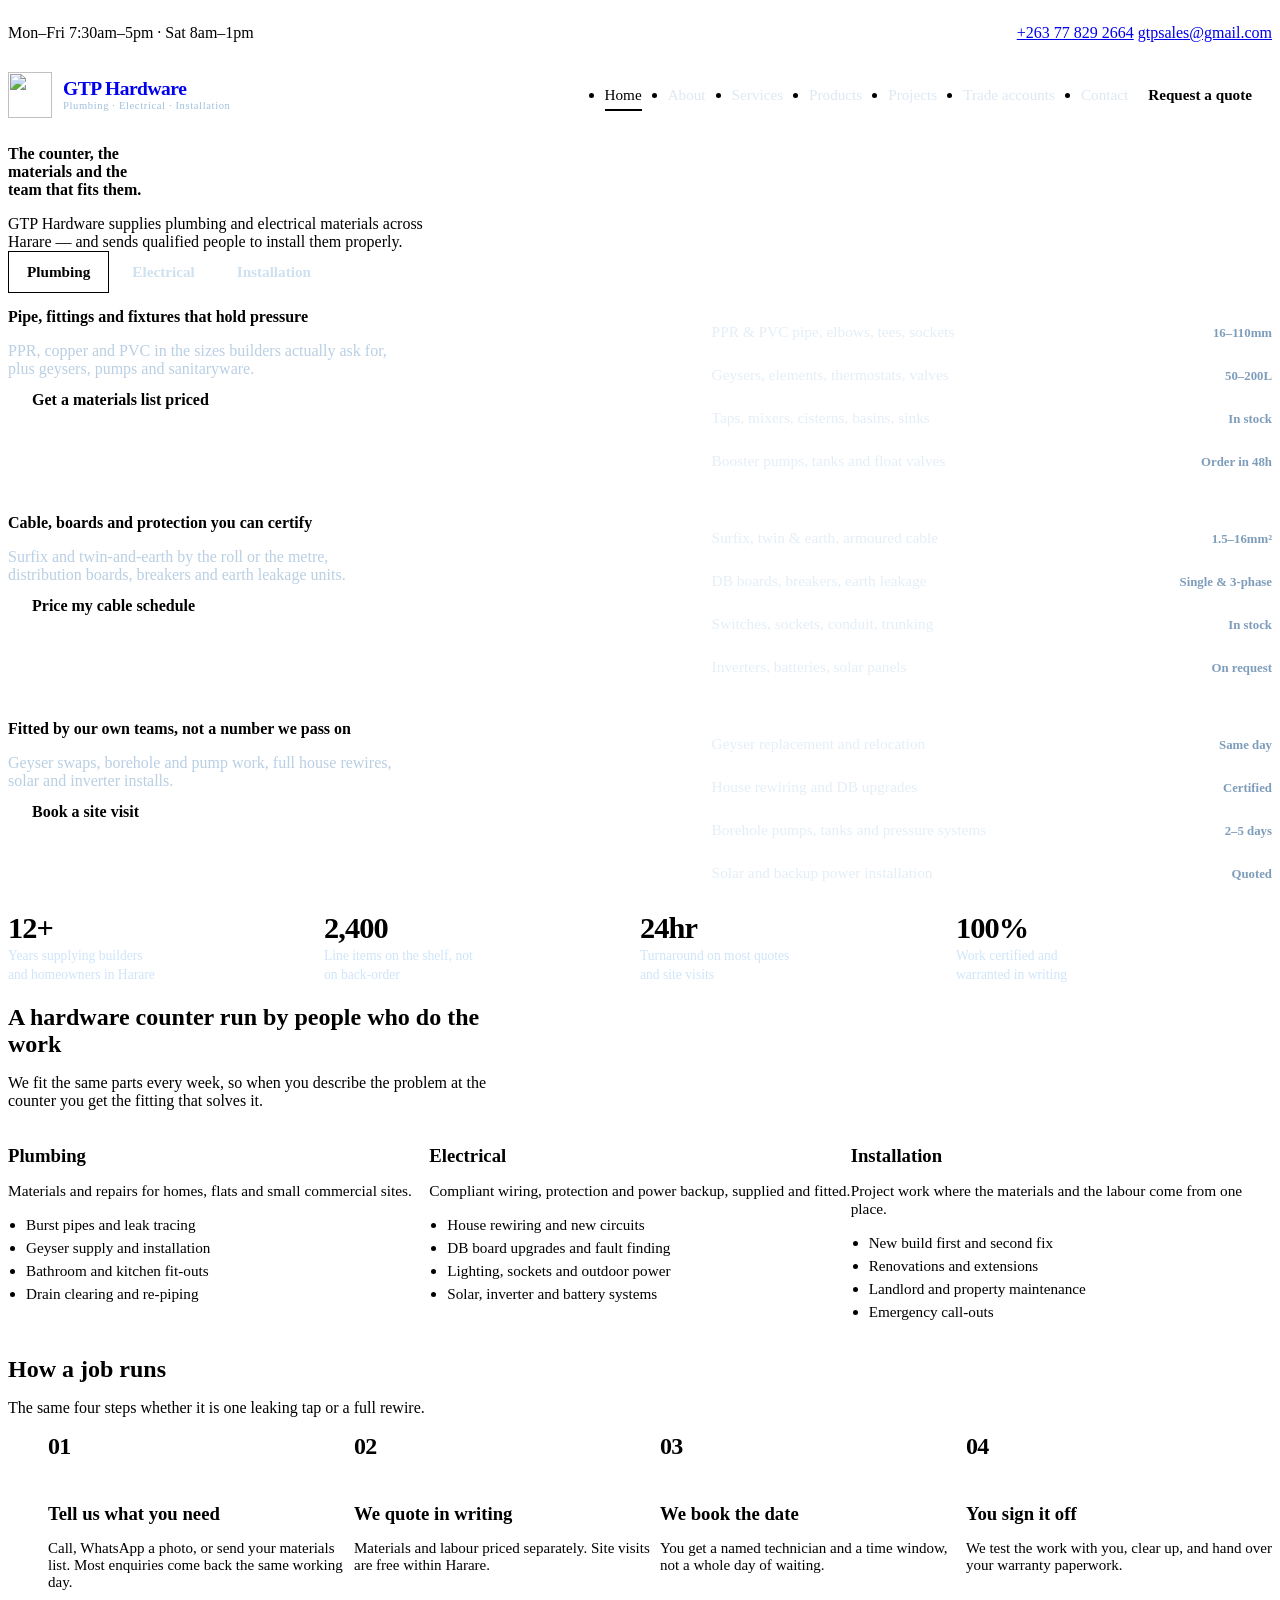
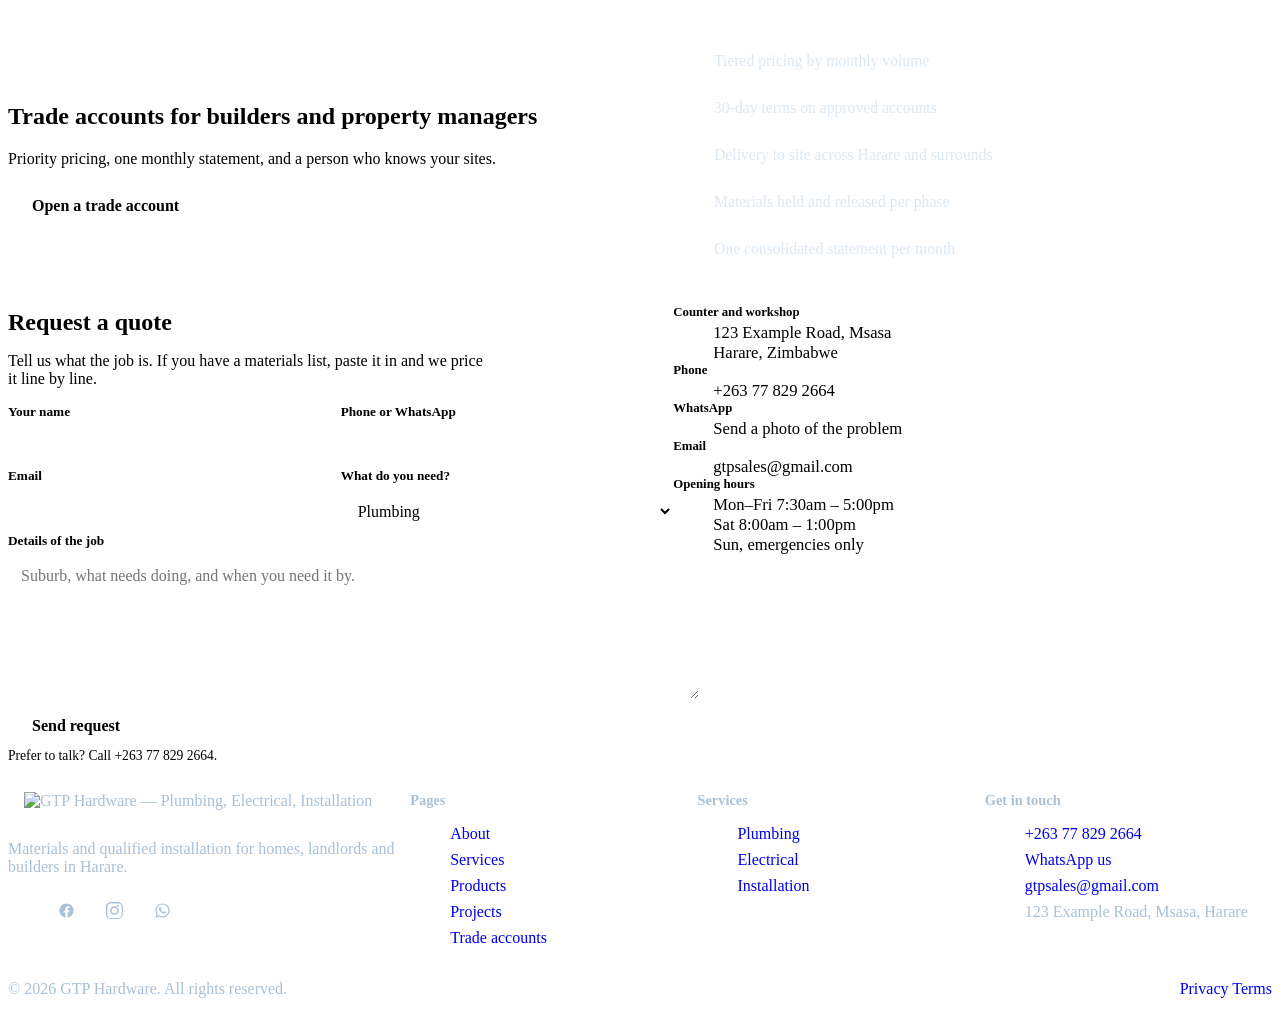
==== index.html @ 4fd21bd3 "Initial commit" ====
<!DOCTYPE html>
<html lang="en">
<head>
  <meta charset="utf-8">
  <meta name="viewport" content="width=device-width, initial-scale=1">
  <title>GTP Hardware — Plumbing, Electrical & Installation | Harare</title>
  <meta name="description" content="GTP Hardware supplies plumbing and electrical materials in Harare and installs them with qualified teams.">
  <!-- NOTE: contact details below updated from a pasted draft — verify these are correct:
       phone +263 77 829 2664, email gtpsales@gmail.com -->

  <link rel="icon" href="assets/img/favicon.png">
  <link rel="apple-touch-icon" href="assets/img/logo-mark.png">

  <link rel="preconnect" href="https://fonts.googleapis.com">
  <link rel="preconnect" href="https://fonts.gstatic.com" crossorigin>
  <link href="https://fonts.googleapis.com/css2?family=Archivo:wght@500;600;700;800&family=IBM+Plex+Sans:wght@400;500;600&display=swap" rel="stylesheet">

  <link rel="stylesheet" href="css/variables.css">
  <link rel="stylesheet" href="css/reset.css">
  <link rel="stylesheet" href="css/layout.css">
  <link rel="stylesheet" href="css/components.css">
  <link rel="stylesheet" href="css/utilities.css">
  <link rel="stylesheet" href="css/responsive.css">
</head>

<body>
  <a class="skip-link" href="#main">Skip to content</a>

  <div class="topbar">
    <div class="container topbar__inner">
      <p class="topbar__hours">Mon–Fri 7:30am–5pm · Sat 8am–1pm</p>
      <p class="topbar__contact">
        <a href="tel:+263778292664">+263 77 829 2664</a>
        <a href="mailto:gtpsales@gmail.com">gtpsales@gmail.com</a>
      </p>
    </div>
  </div>

  <header class="site-header">
    <div class="container site-header__inner">
      <a class="brand" href="index.html">
        <img class="brand__mark" src="assets/img/logo-mark.png" alt="" width="44" height="46">
        <span class="brand__text">
          <span class="brand__name">GTP Hardware</span>
          <span class="brand__tagline">Plumbing · Electrical · Installation</span>
        </span>
      </a>

      <nav class="nav" id="primary-nav" aria-label="Primary">
        <ul class="nav__list">
          <li><a class="nav__link nav__link--active" href="index.html" aria-current="page">Home</a></li>
          <li><a class="nav__link" href="about.html">About</a></li>
          <li><a class="nav__link" href="services.html">Services</a></li>
          <li><a class="nav__link" href="products.html">Products</a></li>
          <li><a class="nav__link" href="projects.html">Projects</a></li>
          <li><a class="nav__link" href="trade-accounts.html">Trade accounts</a></li>
          <li><a class="nav__link" href="contact.html">Contact</a></li>
        </ul>
      </nav>

      <a class="btn btn--accent site-header__cta" href="contact.html">Request a quote</a>

      <button class="nav-toggle" id="nav-toggle" type="button"
              aria-expanded="false" aria-controls="primary-nav" aria-label="Open menu">
        <span class="nav-toggle__bar"></span>
        <span class="nav-toggle__bar"></span>
        <span class="nav-toggle__bar"></span>
      </button>
    </div>
  </header>

  <main id="main">

    <section class="hero">
      <div class="container">
        <h1 class="hero__title">The counter, the materials and the team that fits them.</h1>
        <p class="hero__lede">
          GTP Hardware supplies plumbing and electrical materials across Harare —
          and sends qualified people to install them properly.
        </p>

        <div class="tabs" role="tablist" aria-label="Choose a trade">
          <button class="tabs__btn" role="tab" id="tab-plumbing"
                  aria-controls="panel-plumbing" aria-selected="true">Plumbing</button>
          <button class="tabs__btn" role="tab" id="tab-electrical"
                  aria-controls="panel-electrical" aria-selected="false">Electrical</button>
          <button class="tabs__btn" role="tab" id="tab-installation"
                  aria-controls="panel-installation" aria-selected="false">Installation</button>
        </div>

        <div class="panel" role="tabpanel" id="panel-plumbing" aria-labelledby="tab-plumbing">
          <div class="panel__intro">
            <h2>Pipe, fittings and fixtures that hold pressure</h2>
            <p>PPR, copper and PVC in the sizes builders actually ask for, plus geysers, pumps and sanitaryware.</p>
            <a class="btn btn--accent" href="contact.html">Get a materials list priced</a>
          </div>
          <ul class="spec-list">
            <li><span>PPR &amp; PVC pipe, elbows, tees, sockets</span><span class="spec-list__meta">16–110mm</span></li>
            <li><span>Geysers, elements, thermostats, valves</span><span class="spec-list__meta">50–200L</span></li>
            <li><span>Taps, mixers, cisterns, basins, sinks</span><span class="spec-list__meta">In stock</span></li>
            <li><span>Booster pumps, tanks and float valves</span><span class="spec-list__meta">Order in 48h</span></li>
          </ul>
        </div>

        <div class="panel" role="tabpanel" id="panel-electrical" aria-labelledby="tab-electrical" hidden>
          <div class="panel__intro">
            <h2>Cable, boards and protection you can certify</h2>
            <p>Surfix and twin-and-earth by the roll or the metre, distribution boards, breakers and earth leakage units.</p>
            <a class="btn btn--accent" href="contact.html">Price my cable schedule</a>
          </div>
          <ul class="spec-list">
            <li><span>Surfix, twin &amp; earth, armoured cable</span><span class="spec-list__meta">1.5–16mm²</span></li>
            <li><span>DB boards, breakers, earth leakage</span><span class="spec-list__meta">Single &amp; 3-phase</span></li>
            <li><span>Switches, sockets, conduit, trunking</span><span class="spec-list__meta">In stock</span></li>
            <li><span>Inverters, batteries, solar panels</span><span class="spec-list__meta">On request</span></li>
          </ul>
        </div>

        <div class="panel" role="tabpanel" id="panel-installation" aria-labelledby="tab-installation" hidden>
          <div class="panel__intro">
            <h2>Fitted by our own teams, not a number we pass on</h2>
            <p>Geyser swaps, borehole and pump work, full house rewires, solar and inverter installs.</p>
            <a class="btn btn--accent" href="contact.html">Book a site visit</a>
          </div>
          <ul class="spec-list">
            <li><span>Geyser replacement and relocation</span><span class="spec-list__meta">Same day</span></li>
            <li><span>House rewiring and DB upgrades</span><span class="spec-list__meta">Certified</span></li>
            <li><span>Borehole pumps, tanks and pressure systems</span><span class="spec-list__meta">2–5 days</span></li>
            <li><span>Solar and backup power installation</span><span class="spec-list__meta">Quoted</span></li>
          </ul>
        </div>
      </div>
    </section>

    <section class="stats" aria-label="Business at a glance">
      <div class="container stats__grid">
        <div class="stat"><b class="stat__figure">12+</b><span class="stat__label">Years supplying builders and homeowners in Harare</span></div>
        <div class="stat"><b class="stat__figure">2,400</b><span class="stat__label">Line items on the shelf, not on back-order</span></div>
        <div class="stat"><b class="stat__figure">24hr</b><span class="stat__label">Turnaround on most quotes and site visits</span></div>
        <div class="stat"><b class="stat__figure">100%</b><span class="stat__label">Work certified and warranted in writing</span></div>
      </div>
    </section>

    <section class="section" id="stock">
      <div class="container">
        <header class="section__head">
          <h2>A hardware counter run by people who do the work</h2>
          <p class="lede">We fit the same parts every week, so when you describe the problem at the counter you get the fitting that solves it.</p>
        </header>

        <div class="services" id="services">
          <article class="service-card">
            <h3>Plumbing</h3>
            <p>Materials and repairs for homes, flats and small commercial sites.</p>
            <ul>
              <li>Burst pipes and leak tracing</li>
              <li>Geyser supply and installation</li>
              <li>Bathroom and kitchen fit-outs</li>
              <li>Drain clearing and re-piping</li>
            </ul>
          </article>

          <article class="service-card">
            <h3>Electrical</h3>
            <p>Compliant wiring, protection and power backup, supplied and fitted.</p>
            <ul>
              <li>House rewiring and new circuits</li>
              <li>DB board upgrades and fault finding</li>
              <li>Lighting, sockets and outdoor power</li>
              <li>Solar, inverter and battery systems</li>
            </ul>
          </article>

          <article class="service-card">
            <h3>Installation</h3>
            <p>Project work where the materials and the labour come from one place.</p>
            <ul>
              <li>New build first and second fix</li>
              <li>Renovations and extensions</li>
              <li>Landlord and property maintenance</li>
              <li>Emergency call-outs</li>
            </ul>
          </article>
        </div>
      </div>
    </section>

    <section class="section section--surface" id="process">
      <div class="container">
        <header class="section__head">
          <h2>How a job runs</h2>
          <p class="lede">The same four steps whether it is one leaking tap or a full rewire.</p>
        </header>

        <ol class="steps">
          <li class="step">
            <h3>Tell us what you need</h3>
            <p>Call, WhatsApp a photo, or send your materials list. Most enquiries come back the same working day.</p>
          </li>
          <li class="step">
            <h3>We quote in writing</h3>
            <p>Materials and labour priced separately. Site visits are free within Harare.</p>
          </li>
          <li class="step">
            <h3>We book the date</h3>
            <p>You get a named technician and a time window, not a whole day of waiting.</p>
          </li>
          <li class="step">
            <h3>You sign it off</h3>
            <p>We test the work with you, clear up, and hand over your warranty paperwork.</p>
          </li>
        </ol>
      </div>
    </section>

    <section class="section section--dark" id="trade">
      <div class="container split">
        <div>
          <h2>Trade accounts for builders and property managers</h2>
          <p class="lede">Priority pricing, one monthly statement, and a person who knows your sites.</p>
          <a class="btn btn--accent" href="contact.html">Open a trade account</a>
        </div>
        <ul class="check-list">
          <li>Tiered pricing by monthly volume</li>
          <li>30-day terms on approved accounts</li>
          <li>Delivery to site across Harare and surrounds</li>
          <li>Materials held and released per phase</li>
          <li>One consolidated statement per month</li>
        </ul>
      </div>
    </section>

    <section class="section" id="contact">
      <div class="container contact">

        <div class="contact__form-col">
          <header class="section__head">
            <h2>Request a quote</h2>
            <p class="lede">Tell us what the job is. If you have a materials list, paste it in and we price it line by line.</p>
          </header>

          <form class="quote-form" id="quote-form" novalidate>
            <div class="field-row">
              <div class="field">
                <label for="name">Your name</label>
                <input id="name" name="name" type="text" autocomplete="name" required>
              </div>
              <div class="field">
                <label for="phone">Phone or WhatsApp</label>
                <input id="phone" name="phone" type="tel" autocomplete="tel" required>
              </div>
            </div>

            <div class="field-row">
              <div class="field">
                <label for="email">Email</label>
                <input id="email" name="email" type="email" autocomplete="email">
              </div>
              <div class="field">
                <label for="type">What do you need?</label>
                <select id="type" name="type">
                  <option>Plumbing</option>
                  <option>Electrical</option>
                  <option>Installation / project</option>
                  <option>Materials only</option>
                  <option>Trade account</option>
                </select>
              </div>
            </div>

            <div class="field">
              <label for="message">Details of the job</label>
              <textarea id="message" name="message" rows="5"
                        placeholder="Suburb, what needs doing, and when you need it by."></textarea>
            </div>

            <button class="btn btn--accent" type="submit">Send request</button>
            <p class="form-note" id="form-note" role="status">
              Prefer to talk? Call +263 77 829 2664.
            </p>
          </form>
        </div>

        <aside class="contact__info">
          <dl class="info-list">
            <dt>Counter and workshop</dt>
            <dd>123 Example Road, Msasa<br>Harare, Zimbabwe</dd>

            <dt>Phone</dt>
            <dd><a href="tel:+263778292664">+263 77 829 2664</a></dd>

            <dt>WhatsApp</dt>
            <dd><a href="https://wa.me/263778292664">Send a photo of the problem</a></dd>

            <dt>Email</dt>
            <dd><a href="mailto:gtpsales@gmail.com">gtpsales@gmail.com</a></dd>

            <dt>Opening hours</dt>
            <dd>Mon–Fri 7:30am – 5:00pm<br>Sat 8:00am – 1:00pm<br>Sun, emergencies only</dd>
          </dl>
        </aside>

      </div>
    </section>

  </main>

  <footer class="site-footer">
    <div class="container">
      <div class="site-footer__grid">

        <div class="site-footer__brand">
          <img class="site-footer__logo" src="assets/img/logo-full.png"
               alt="GTP Hardware — Plumbing, Electrical, Installation" width="230">
          <p>Materials and qualified installation for homes, landlords and builders in Harare.</p>
          <ul class="social-links">
            <li>
              <a href="https://facebook.com/gtphardware" target="_blank" rel="noopener" aria-label="GTP Hardware on Facebook">
                <svg class="icon" viewBox="0 0 24 24" width="20" height="20" aria-hidden="true">
                  <path fill="currentColor" d="M22 12.06C22 6.505 17.523 2 12 2S2 6.505 2 12.06c0 5.02 3.657 9.184 8.438 9.94v-7.03H7.898v-2.91h2.54V9.845c0-2.507 1.492-3.89 3.777-3.89 1.094 0 2.238.195 2.238.195v2.46h-1.26c-1.243 0-1.63.771-1.63 1.562v1.878h2.773l-.443 2.91h-2.33V22c4.78-.756 8.437-4.92 8.437-9.94Z"/>
                </svg>
              </a>
            </li>
            <li>
              <a href="https://instagram.com/gtphardware" target="_blank" rel="noopener" aria-label="GTP Hardware on Instagram">
                <svg class="icon" viewBox="0 0 24 24" width="20" height="20" aria-hidden="true">
                  <path fill="currentColor" d="M12 2.16c3.2 0 3.58.01 4.85.07 1.17.05 1.97.24 2.43.4.55.2 1.06.53 1.48.96.42.42.75.93.96 1.48.16.46.35 1.26.4 2.43.06 1.27.07 1.65.07 4.85s-.01 3.58-.07 4.85c-.05 1.17-.24 1.97-.4 2.43-.21.58-.55 1.1-.96 1.48-.42.42-.93.75-1.48.96-.46.16-1.26.35-2.43.4-1.27.06-1.65.07-4.85.07s-3.58-.01-4.85-.07c-1.17-.05-1.97-.24-2.43-.4a4.15 4.15 0 0 1-1.48-.96 4.15 4.15 0 0 1-.96-1.48c-.16-.46-.35-1.26-.4-2.43-.06-1.27-.07-1.65-.07-4.85s.01-3.58.07-4.85c.05-1.17.24-1.97.4-2.43.21-.58.55-1.1.96-1.48.42-.42.93-.75 1.48-.96.46-.16 1.26-.35 2.43-.4 1.27-.06 1.65-.07 4.85-.07M12 0C8.74 0 8.33.01 7.05.07c-1.28.06-2.15.26-2.92.55a6.3 6.3 0 0 0-2.28 1.48A6.3 6.3 0 0 0 .37 4.38c-.29.77-.49 1.64-.55 2.92C-.24 8.58-.26 8.99-.26 12s.02 3.42.08 4.7c.06 1.28.26 2.15.55 2.92a6.3 6.3 0 0 0 1.48 2.28 6.3 6.3 0 0 0 2.28 1.48c.77.29 1.64.49 2.92.55 1.28.06 1.69.08 4.7.08s3.42-.02 4.7-.08c1.28-.06 2.15-.26 2.92-.55a6.3 6.3 0 0 0 2.28-1.48 6.3 6.3 0 0 0 1.48-2.28c.29-.77.49-1.64.55-2.92.06-1.28.08-1.69.08-4.7s-.02-3.42-.08-4.7c-.06-1.28-.26-2.15-.55-2.92a6.3 6.3 0 0 0-1.48-2.28A6.3 6.3 0 0 0 19.62.62c-.77-.29-1.64-.49-2.92-.55C15.42.01 15.01 0 12 0Zm0 5.84A6.16 6.16 0 1 0 12 18.16 6.16 6.16 0 0 0 12 5.84Zm0 10.16a4 4 0 1 1 0-8 4 4 0 0 1 0 8Zm6.41-10.85a1.44 1.44 0 1 1-2.88 0 1.44 1.44 0 0 1 2.88 0Z"/>
                </svg>
              </a>
            </li>
            <li>
              <a href="https://wa.me/263778292664" target="_blank" rel="noopener" aria-label="Message GTP Hardware on WhatsApp">
                <svg class="icon" viewBox="0 0 24 24" width="20" height="20" aria-hidden="true">
                  <path fill="currentColor" d="M12.04 2C6.58 2 2.13 6.45 2.13 11.91c0 1.83.5 3.53 1.36 5L2 22l5.25-1.46a9.9 9.9 0 0 0 4.79 1.22h.01c5.46 0 9.91-4.45 9.91-9.91C21.96 6.45 17.5 2 12.04 2Zm0 18.12h-.01a8.2 8.2 0 0 1-4.19-1.15l-.3-.18-3.12.87.84-3.04-.2-.31a8.16 8.16 0 0 1-1.26-4.4c0-4.53 3.7-8.23 8.24-8.23 2.2 0 4.27.86 5.83 2.42a8.17 8.17 0 0 1 2.41 5.82c0 4.54-3.7 8.2-8.24 8.2Zm4.52-6.16c-.25-.12-1.47-.72-1.7-.81-.23-.08-.39-.12-.56.13-.16.24-.64.8-.78.97-.15.16-.29.18-.54.06-.25-.12-1.04-.38-1.99-1.22a7.5 7.5 0 0 1-1.38-1.71c-.15-.24-.02-.38.11-.5.11-.11.25-.29.37-.43.12-.15.16-.25.24-.41.08-.16.04-.31-.02-.43-.06-.12-.56-1.34-.77-1.84-.2-.48-.4-.42-.56-.42h-.48c-.16 0-.42.06-.64.31-.22.24-.85.83-.85 2.02s.87 2.35.99 2.51c.12.16 1.71 2.6 4.14 3.65.58.25 1.03.4 1.38.51.58.18 1.11.16 1.53.1.47-.07 1.47-.6 1.67-1.18.2-.58.2-1.08.14-1.18-.06-.1-.22-.16-.47-.28Z"/>
                </svg>
              </a>
            </li>
          </ul>
        </div>

        <div>
          <h3>Pages</h3>
          <ul>
            <li><a href="about.html">About</a></li>
            <li><a href="services.html">Services</a></li>
            <li><a href="products.html">Products</a></li>
            <li><a href="projects.html">Projects</a></li>
            <li><a href="trade-accounts.html">Trade accounts</a></li>
          </ul>
        </div>

        <div>
          <h3>Services</h3>
          <ul>
            <li><a href="services-plumbing.html">Plumbing</a></li>
            <li><a href="services-electrical.html">Electrical</a></li>
            <li><a href="services-installation.html">Installation</a></li>
          </ul>
        </div>

        <div>
          <h3>Get in touch</h3>
          <ul>
            <li><a href="tel:+263778292664">+263 77 829 2664</a></li>
            <li><a href="https://wa.me/263778292664">WhatsApp us</a></li>
            <li><a href="mailto:gtpsales@gmail.com">gtpsales@gmail.com</a></li>
            <li>123 Example Road, Msasa, Harare</li>
          </ul>
        </div>

      </div>

      <div class="site-footer__legal">
        <p>&copy; <span id="year">2026</span> GTP Hardware. All rights reserved.</p>
        <p>
          <a href="privacy.html">Privacy</a>
          <a href="terms.html">Terms</a>
        </p>
      </div>
    </div>
  </footer>

  <script src="js/nav.js" defer></script>
  <script src="js/tabs.js" defer></script>
  <script src="js/form.js" defer></script>
  <script src="js/main.js" defer></script>
</body>
</html>
---- css/layout.css ----
/* Centres content and keeps a consistent side gutter */
.container {
    width: 100%;
    max-width: var(--container);
    margin-inline: auto;
    padding-inline: var(--gutter);
}

/* hidden until fcused by a keyboard user */
.skip-link {
    position: absolute;
    left: -9999px;
}

.skip-link:focus {
    position: fixed;
    left: var(--gutter);
    top: 8px;
    z-index: 100;
    background: var(--color-surface);
    color: var(--navy);
    padding: 10px 16px;
    border-radius: var(--radius);
}

/* ===========================================================================
TOP BAR
Thin strip above the header. Flex, spread to the edges, wraps if it ever runs out of room (long hours + long emial on a narrow tablet).
======================================================================================================================================= */

.topbar {
    background: var(--navy-deep);
}

.topbar__inner {
    display: flex;
    flex-wrap: wrap;
    gap: var(--space-2) var(--space-4);
    justify-content: space-between;
    align-items: center;
    min-height: 38px;
    padding-block: var(--space-1);
}

/* =================================================================
SITE HEADER
Sticky, so it's reachable while scrolling a long page, flex handles the logo/ nav/ cta/ burger row; nav itself is styled in components.css
============================================================================================================================================= */

.site-header {
    position: sticky;
    top: 0;
    z-index: 50;
    background: var(--navy);
    border-bottom: 3px solid var(--color-action);
}

.site-header__inner {
    display: flex;
    align-items: center;
    gap: var(--space-4);
    min-height: 74px;
}

/* Nav sits between the logo and the CTA, and takes whatever space is lefft*/
.site-header__inner .nav {
    margin-inline-start: auto;
}

/* ==================================================================================================================================================
HERO
Dark band, generous top/bottom padding. Everything inside is styled by components.css (tabs, panels) - this file only sets the ban itself.
===================================================================================================================================================== */

.hero {
    background: linear-gradient(180deg, var(--navy) 0%, var(--navt-deep) 100%);
    color: var(--white);
    padding-block: var(--space-6) var(--space-6);
}

.hero__title {
    font-size: var(--text-3xl);
    font-weight: 800;
    max-width: 17ch;
    margin-bottom: var(--space-3);
    color: var(--white);
}

.hero__lede {
    color: B9CFE4;
    font-size: var(--text-lg);
    max-width: 56ch;
    margin-bottom: var(--space-5);
}

/* ==============================================================================================================================================================
SECTION RYTHM 
Every content block on the page is a `.section`, so vertical spacing stays consistent without repeating a padding value forty times.
`.section-surafce` and `.section-dark` are the only two variants -
everything else inherits the page background.
================================================================================================================================================================== */

.section {
    padding-block: var(--space-7);
}

.section-surafce {
    background:var(--color-surface);
    border-block: 1px solid var(--color-border);
}

.section--dark {
    background: var(--navy);
    color: var(--white);
}

.section--dark h2 {color: var(--white);}
.section--dark .lede { color:B9CFE4; }

.section__head {
    max-width: 60ch;
    margin-bottom: var(--space-5);
}

.section__head h2 {margin-bottom: var(--space-3); }

.lede {
    font-size: var(--text-lg);
    color: var(--color-text-soft);
    max-width: 62ch;
}

/* ==========================================================================================================
TWO-COLUMN LAYOUTS 
`.split` - trade accounts: pitch beside a checklist.
`.contact` - qoute frm beside the info panel. Different ratios,
same idea, so they stay as two small clases rather than one generic grid utility
that would need overriding every time.
============================================================================================================== */

.split {
    display: grid;
    grid-template-columns: 1fr 1fr;
    gap: var(--space-6);
    align-items: center;
}

.contact {
    display: grid;
    grid-template-columns: 1fr 0.9fr;
    gap: var(--space-6);
    align-items: start;
}


/* ======================================================================================================================
SERVICES / STEPS GRIDS
Three services cards, four process steps. Both collapse in responsive.css - this file only sets the desktop column count.
========================================================================================================================= */

.services {
    display: grid;
    grid-template-columns: repeat(3, 1fr);
    gap: var(--space-4);
}

.steps {
    display: grid;
    grid-template-columns: repeat(4, 1fr);
    gap: var(--space-5);
}

/* ==============================================================================================================================
STAT STRIP
Full-bleed band, four equal columns.
================================================================================================================================= */

.stats {
    background: var(--blue);
    color: var(--white);
}

.stats__grid {
    display: grid;
    grid-template-columns: repeat(4, 1fr);
    gap: var(--space-1);
}

/* =======================================================================================================================================
SITE FOOTER
Four columns: brand, then three link lists. `.site-footer__brand` gets
double width via the grid template rather tahn col-span, so it still collapses cleanly to a single column on narrow screen.
========================================================================================================================================== */

.site-footer {
    background: var(--navy-deep);
    color: #A9C0D6;
    padding-block: var(--space-6) var(--space-4);
}

.site-footer__grid {
    display: grid;
    grid-template-columns: 1.4fr 1fr 1fr 1fr;
    gap: var(--space-5);
    padding-bottom: var(--space-4);
    border-bottom: 1px solid rgba(255, 255, 255, 0.12);
}

.site-footer__legal {
    display: flex;
    justify-content: space-between;
    flex-wrap: wrap;
    gap: var(--space-2);
    padding-top: var(--space-3);
    font-size: var(--text-sm);
}

/* ===============================================================================================================================================
PAGE HEAD
The plain title band used st the top of every secondary page
(about, services, products, etc.) instead of the homepage hero.
================================================================================================================================================== */

.page-head {
    background: linear-gradient(180deg, var(--navy) 0%, var(--navy-deep) 100%);
    color: var(--white);
    padding-block: var(--space-6);
}

.page-head h1 { color: var(--white); margin-bottom: var(--space-2); }
.page-head .lede { color: #B9CFE4; }
---- css/components.css ----
/* ======================================================================================
components.css - reusable pieces: buttons, cards, tabs, forms, lists
=========================================================================================

/* ======================================================================================
BUTTON
One base class plus one modifier. If a second button style is ever needed (outline. ghost) it becomes `.btn--outline`, not a new component.
============================================================================================================================================ */

.btn {
    display: inline-block;
    font-family: var(--font-display);
    font-weight: 700;
    font-size: var(--text-base);
    text-decoration: none;
    border: 0;
    border-radius: var(--radius);
    padding: 0.85em 1.5em;
    cursor: pointer;
    transition: background-color var(--transition);
}

.btn--accent {
    background: var(--color-action);
    color: var(--white);
}

.btn--accent:hover,
.btn-accent:focus-visible {
    background: var(--orange-dark);
}

/* =================================================================================================================
BRAND (logo + name, top left of the header)
==================================================================================================================== */

.brand {
    display: flex;
    align-items: center;
    gap: 11px;
    text-decoration: none;
}

.brand__text {
    display: flex;
    flex-direction: column;
    line-height: 1.15;
}

.brand__name {
    font-family: var(--font-display);
    font-weight: 800;
    font-size: 1.22rem;
    letter-spacing: -0.025em;
    color: var(--white);
}

.brand__tagline {
    font-size: 0.66em;
    font-weight: 500;
    letter-spacing: 0.06em;
    color: #9FC0DE;
}

/* =========================================================================================================
PRIMARY NAV
Desktop: a plain horizontal lsit. Everything about the *mobile* version
(the dropdown panel, the open/close state) lives in responsive.css
this block only has to work for a row of links on a wide screen.
============================================================================================================ */

.nav__list {
    display: flex;
    align-items: center;
    gap: 26px;
}

.nav__link {
    color: #DDE8F2;
    text-decoration: none;
    font-size: 0.95rem;
    font-weight: 500;
    padding-block: 6px;
    border-bottom: 2px solid transparent;
}

.nav__link:hover,
.nav__link:focus-visible {
    color: var(--white);
    border-bottom-color: var(--color-action);
}

.nav__link--active {
    color: var(--white);
    border-bottom-color: var(--color-action);
}

/* The CTA button in the header needs a smaller footprint that a normal .btn */
.site-header__cta {
    padding: 11px 20px;
    font-size: 0.95rem;
    white-space: nowrap;
} 

/* ====================================================================================
NAV TOGGLE (hamburger)
Hidden on the desktop by the responsive.cs. Three <span> bars, laid out here;
the x-transform on open is also handled in responsive.css alongside the breakpoint that make this button visible
in the first place.
================================================================================================================== */

.nav-toggle {
    display: none; /* Shown only below the nav breakpoint - see response.css */
    flex-direction: column;
    justify-content: center;
    gap: 4px;
    width: 38px;
    height: 34px;
    background: none;
    border: 1px solid rgba(255, 255, 255, 0.3);
    border-radius: var(--radius);
    cursor: pointer;
}

.nav-toggle__bar {
    display: block;
    width: 18px;
    height: 2px;
    background: var(--white);
    margin-inline: auto;
    transition: transform var(--transition), opacity var(--transition);
}

/* =============================================================================================================================
TRADE TABS + PANEL ( hero section )
Buttons are pain - the "selected" look comes entirely from the 
aria-selected attribute, so the visual state can never drift out of
sync with the accessible state (tabs.js only ever toggles that attribute).
================================================================================================================================ */

.tabs {
    display: flex;
    gap: 4px;
    flex-wrap: wrap;
    margin-bottom: var(--space-5);
}

.tabs__btn {
    font-family: var(--font-display);
    font-weight: 600;
    font-size: 0.95rem;
    background: rgba(255, 255, 255, 0.07);
    color: #CFE0EF;
    border: 1px solid rgba(255, 255, 255, 0.16);
    border-radius: var(--radius);
    padding: 11px 18px;
    cursor: pointer;
    transition: background-color var(--transition), color var(--trasition);
}

.tabs__btn:hover {
    background: rgba(255, 255, 255, 0.14);
    color: var(--white);
}

.tabs__btn[aria-selected="true"] {
    background: var(--color-action);
    border-color: var(--color-action);
    color: var(--white);
}

.panel {
    display: grid;
    grid-template-columns: 1.05fr 0.95fr;
    gap: var(--space-5);
    align-items: start;
    border-top: 1px solid rgba(255, 255, 255, 0.16);
    padding-top: var(--space-4);
}

.panel__intro h2 {
    font-size: var(--text-xl);
    color: var(--white);
    margin-bottom: var(--space-2);
}

.panel__intro p {
    color: #B9CFE4;
    max-width: 48ch;
    margin-bottom: var(--space-3);
}

.spec-list {
    border-top: 1px solid rgba(255, 255, 255, 0.13);
}

.spec-list li {
    display: flex;
    justify-content: space-between;
    align-items: baseline;
    gap: var(--space-3);
    padding-block: 12px;
    border-bottom: 1px solid rgba(255, 255, 255, 0.13);
    font-size: 0.96rem;
    color: #E4EEF7;
}

.spec-list__meta {
    flex-shrink: 0;
    color: #7E9DBB;
    font-size: 0.8rem;
    font-family: var(--font-display);
    font-weight: 600;
    white-space: nowrap;
}

/* ======================================================================================
SATS STRIP
======================================================================================== */

.stat {
    padding: var(--space-4) var(--space-3) var(--space-4) 0;
}

.stat__figure {
    display: block;
    font-family: var(--font-display);
    font-size: 1.9rem;
    font-weight: 800;
    letter-spacing: -0.03em;
}

.stat__label {
    display: block;
    color: #CFE5FA;
    font-size: 0.85rem;
    line-height: 1.4;
    max-width: 22ch;
}

/* ==========================================================================================
SERVICE CARDS
Each card gets a coloured top border keyes to its trade - blue for 
plumbing, orange for electrical, navy for nstallation - echoing the
logo's colour split without repeating in icon for each one.
============================================================================================= */

.service-card {
    background: var(--color-surface);
    border: 1px solid var(--color-border);
    border-top: 4px solid var(--blue);
    padding: var(--space-4);
}

.service-card:nth-child(2) { border-top-color: var(--color-action);}
.service-card:nth-child(3) { border-top-color: var(--navy);}

.service-card h3 { margin-bottom: var(--space-2);}
.service-card > p {
    color: var(--color-text-soft);
    font-size: 0.96rem;
    margin-bottom: var(--space-3);
}

.service-card ul {
    padding-left: 18px;
    list-style: disc;
    color: var(--color-text-soft);
    font-size: 0.95rem;
}

.service-card li { margin-bottom: 5px;}


/* =======================================================================================
PROCESS STEPS
Numbered with CSS counters rather than typed digits, so reordering,
adding, or removing a step in the HTML never leaves a "3, 3, 4" typo
==========================================================================================*/

.steps {
    counter-reset: step;
    list-style: none;
}

.step {
    counter-increment: step;
    position: relative;
    padding-top: 52px;
}

.step::before {
    content: counter(step, decimal-leading-zero);
    position: absolute;
    top: 0;
    left: 0;
    font-family: var(--font-display);
    font-weight: 800;
    font-size: 1.5rem;
    color: var(--color-action);
    letter-spacing: -.03em;
}

.step::after {
    content: "";
    position: absolute;
    top: 36px;
    left: 0;
    width: 34px;
    height: 3px;
    background: var(--navy);
}

.step h3 { margin-bottom: var(--space-2);}
.step p {
    color: var(--color-text-soft);
    font-size: 0.94rem;
}

/* =================================================================================================
CHECK LIST (trade accounts section) 
A custom checkmark drwan with a rotated border rather than an icon 
font or an SVG, so it's two CSS lines and never a muissing-glyph box.
===================================================================================================*/

.check-list {
    list-style: none;
}

.check-list li {
    position: relative;
    padding: 14px 0 14px 34px;
    border-bottom: 1px solid rgba(255, 255, 255, 0.14);
    color: #DCE8F3;
    font-size: 0.98rem;
}

.check-list li::before {
    content: "";
    position: absolute;
    left: 0;
    top: 20px;
    width: 16px;
    height: 9px;
    border-left: 3px solid var(--color-action);
    border-bottom: 3px solid var(--color-action);
    transform: rotate(-45deg);
}

/* ======================================================================================================
QOUTE FORM
Labels above inputs (never placeholder-as-label - placeholders vanish
on focus and fail accessibility). `.field-row` is a 2-up grid that responsive.css collapses to one column
phones.
=========================================================================================================*/

.field-row {
    display: grid;
    grid-template-columns: 1fr 1fr;
    gap: var(--space-3);
    margin-bottom: var(--space-3);
}

.field { margin-bottom: var(--space-3);}
.field-row .field { margin-bottom: 0;}

label {
    display: block;
    font-family: var(--font-display);
    font-weight: 600;
    font-size: 0.83rem;
    color: var(--color-text);
    margin-bottom: 6px;
}

input,
select, 
textarea {
    width: 100%;
    font-family: var(--font-body);
    font-size: 1rem;
    color: var(--color-text);
    background: var(--color-surface);
    border: 1px solid var(--color-border);
    border-radius: var(--radius);
    padding: 12px 13px;
}

input:focus,
select:focus,
textarea:focus {
    border-color: var(--blue);
    outline: 2px solid rgba(30, 133, 192, 0.25);
    outline-offset: 0;
}

textarea { min-height: 120px; resize: vertical;}

.form-note {
    font-size: 0.85rem;
    color: var(--color-text-soft);
    margin-top: var(--space-3);
}

/* Set by form.js when validation fails - see j/form.js */
.form-note--error { color: #c0392b;}

/* ===========================================================================================
CONTACT INFO LIST (the <dl> beside the qoute form)
============================================================================================= */

.info-list {
    border-left: 3px solid var(--color-action);
    padding-left: var(--space-4);
}

.info-list dt {
    font-family: var(--font-display);
    font-weight: 600;
    font-size: 0.8rem;
    color: var(--color-text-soft);
    margin-top: var(--space-4);
}

.info-list dt:first-child { margin-top: 0;}
.info-list dd {
    margin-top: 3px;
    font-size: 1.04rem;
}

.info-list dd a {
    text-decoration: none;
    color: var(--color-accent);
    font-weight: 500;
}

.info-list dd a:hover { text-decoration:underline;}

/* ==========================================================================================================
GALLERY ITEMS
figure/figcaption is the correct semantic pairing for an image with a caption - screen readers announce them together as one unit.
================================================================================================================================== */

.gallery__item {
    position: relative;
    margin: 0;
    overflow: hidden;
    border-radius: var(--radius);
    background: var(--navy-deep);
}

.gallery__item img {
    width: 100%;
    height: 100%;
    object-fit: cover;
    aspect-ratio: 4/3;
    display: block;
    transition: transform var(--transition);
}

.gallery__item--wide img { aspect-ratio: 16/9;}
.gallery__item:hover img { transform: scale(1.04); }

.gallery__item figcaption {
    position: absolute;
    inset-inline: 0;
    bottom: 0;
    padding: 10px 14px;
    background: linear-gradient(0deg, rgba(10, 30, 51, 0.85), transparent);
    color: var(--white);
    font-size: 0.83rem;
    font-weight: 500;
}

/* ===============================================================================
MAP EMBED (contact section)
The padding-top percentage trick keeps the iframe at fixed 4:3 ratio
at any container width, without JS ad without a fixed pixel height that 
would look wrong on some screens.
================================================================================= */

.map-embed {
    position: relative;
    width: 100%;
    padding-top: 75%; /* 4:3 */
    margin-top: var(--space-4);
    border-radius: var(--radius);
    overflow: hidden;
    border: 1px solid var(--color-border);
}

.map-embed iframe {
    position: absolute;
    inset: 0;
    width: 100%;
    height: 100%;
    border: 0;
}

.map-embed__link:hover {text-decoration: underline;}

.site-footer__logo {
    width: 230px;
    background: var(--white);
    padding: 14px 16px;
    border-radius: 4px;
    margin-bottom: var(--space-3);
}

.site-footer h3 {
    color: var(--white);
    font-size: 0.9rem;
    margin-bottom: var(--space-3);
}

.site-footer ul { list-style: none;}
.site-footer li { margin-bottom: 8px;}
.site-footer a { text-decoration: none;}
.site-footer a:hover { color: var(--white); text-decoration: underline;}

/* Icons are inline SVG with the class="icon" - colour and size are set here,
never on the SVG markup itself, so a palette change is a one-line edit */

.social-links {
    display: flex;
    gap: 12px;
    margin-top: var(--space-3);
    list-style: none;
}

.social-links a {
    display: flex;
    align-items: center;
    justify-content: center;
    width: 36px;
    height: 36px;
    border-radius: 50%;
    background: rgba(255, 255, 255, 0.08);
    color: #A9C0D6;
    transition: background-color var(--transition), color var(--transition);
}

.social-links a:hover,
.social-links a:focus-visible {
    background: var(--color-action);
    color: var(--white);
}

.social-links .icon {
    width: 17px;
    height: 17px;
}
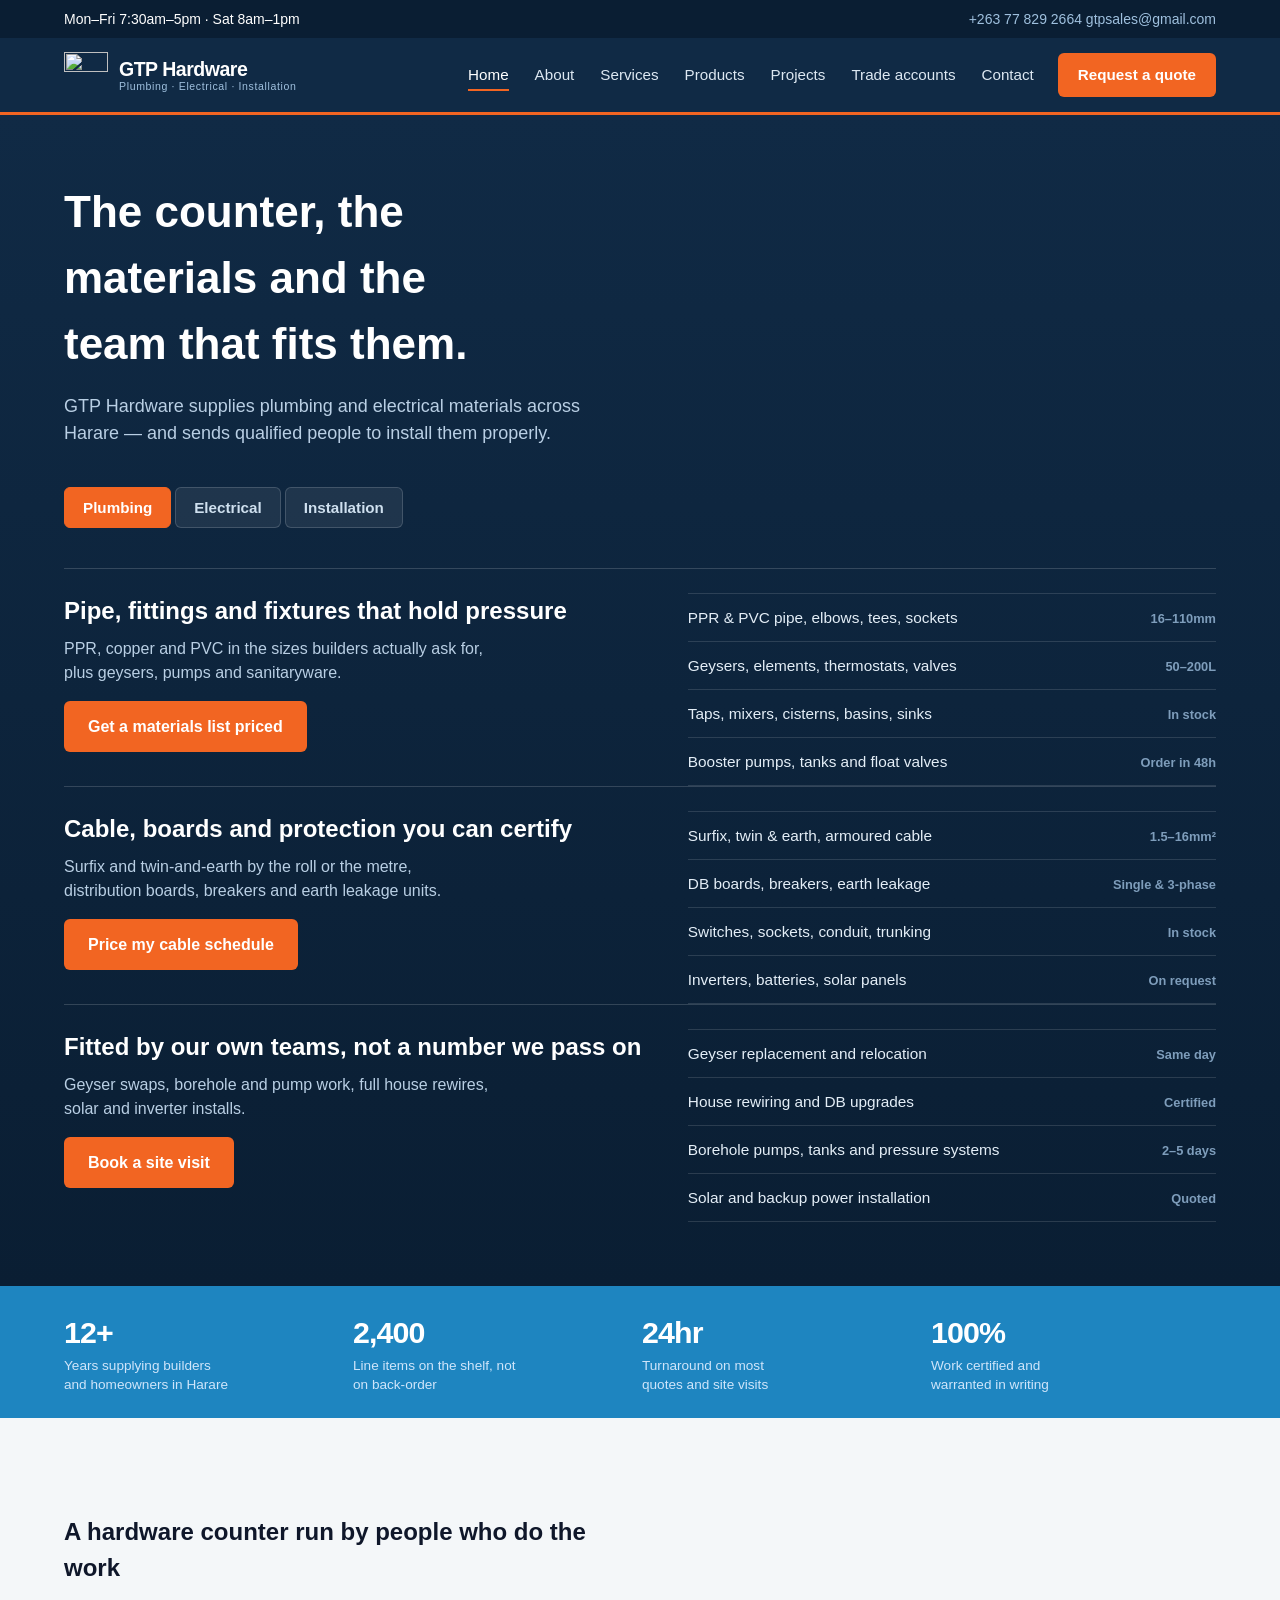
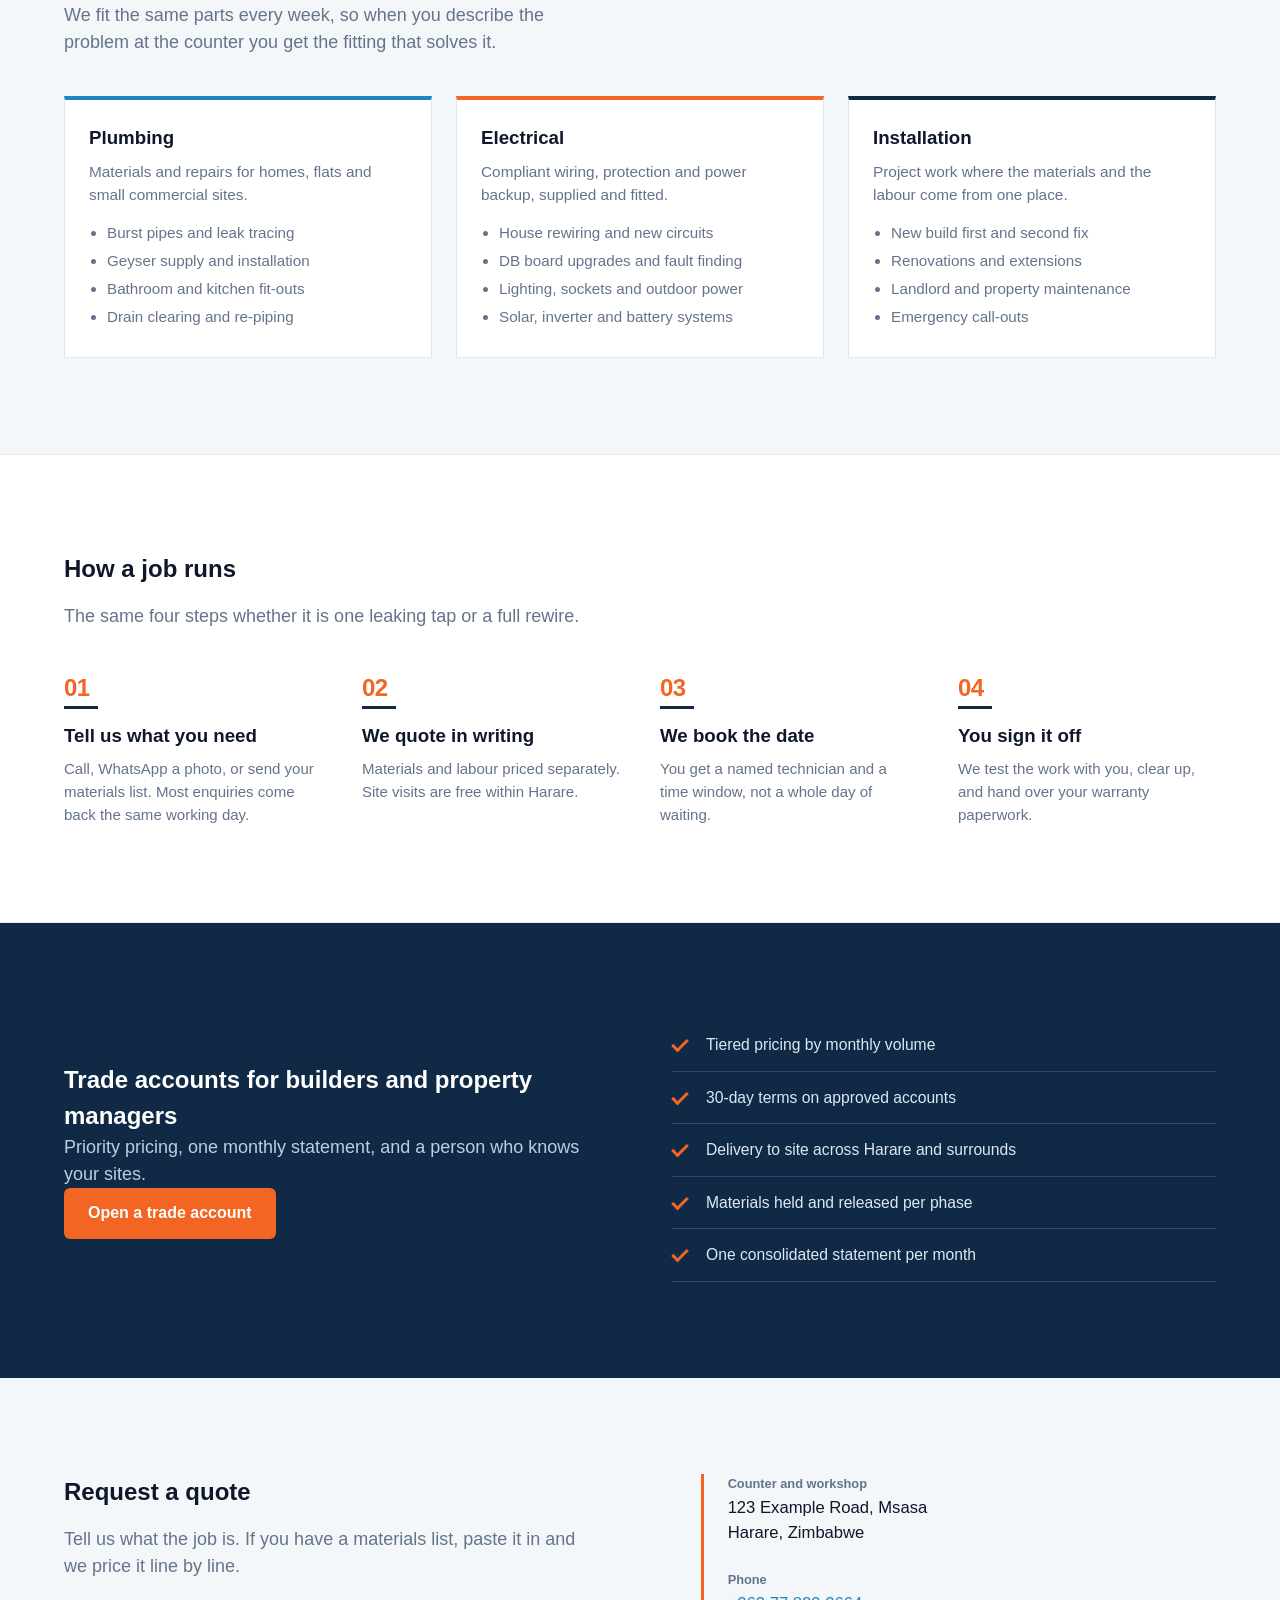
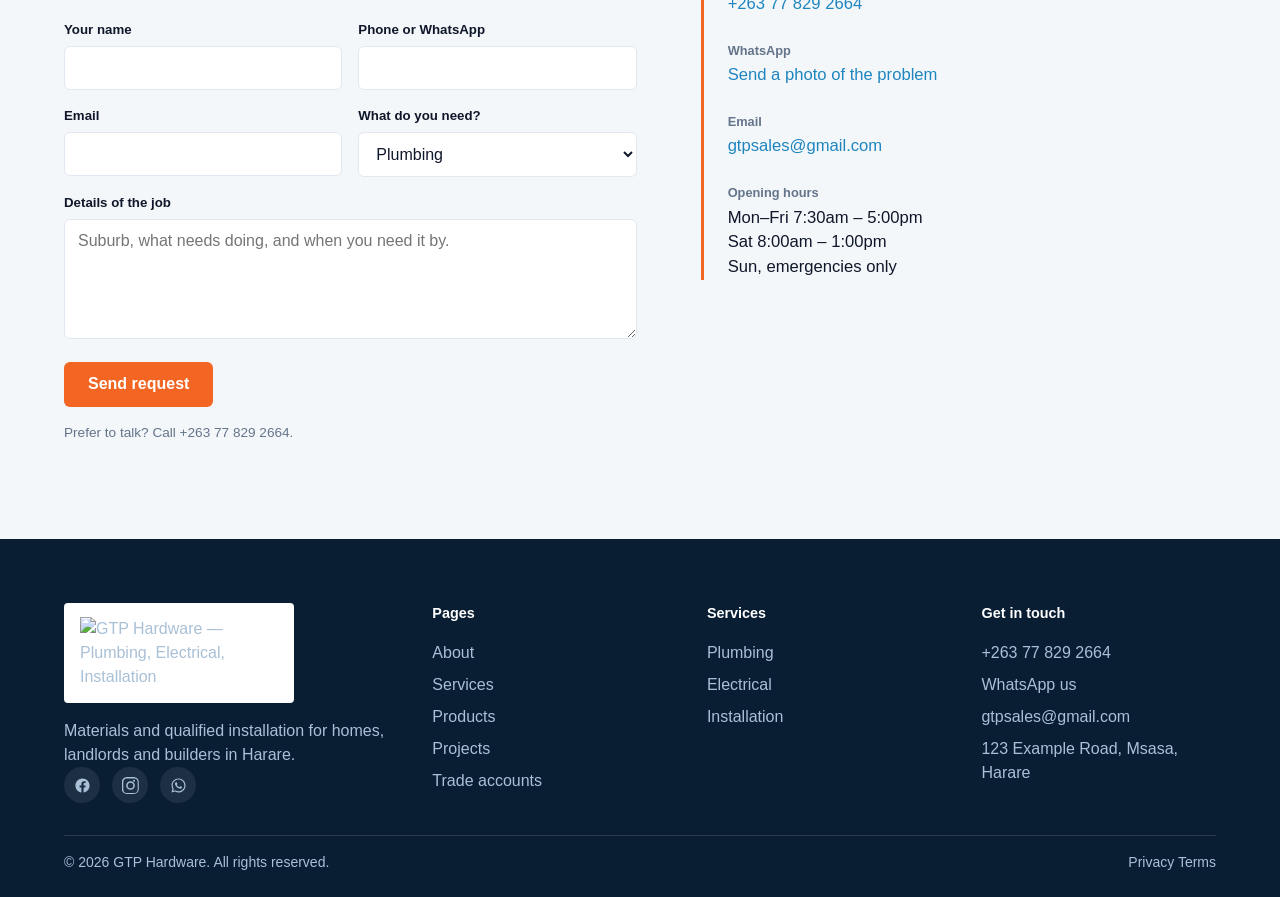
==== commit 60f1e56d: "Update" ====
--- a/index.html
+++ b/index.html
@@ -5,16 +5,16 @@
   <meta name="viewport" content="width=device-width, initial-scale=1">
   <title>GTP Hardware — Plumbing, Electrical & Installation | Harare</title>
   <meta name="description" content="GTP Hardware supplies plumbing and electrical materials in Harare and installs them with qualified teams.">
-  <!-- NOTE: contact details below updated from a pasted draft — verify these are correct:
-       phone +263 77 829 2664, email gtpsales@gmail.com -->
 
   <link rel="icon" href="assets/img/favicon.png">
   <link rel="apple-touch-icon" href="assets/img/logo-mark.png">
 
+  <!-- Fonts -->
   <link rel="preconnect" href="https://fonts.googleapis.com">
   <link rel="preconnect" href="https://fonts.gstatic.com" crossorigin>
   <link href="https://fonts.googleapis.com/css2?family=Archivo:wght@500;600;700;800&family=IBM+Plex+Sans:wght@400;500;600&display=swap" rel="stylesheet">
 
+  <!-- Stylesheets -->
   <link rel="stylesheet" href="css/variables.css">
   <link rel="stylesheet" href="css/reset.css">
   <link rel="stylesheet" href="css/layout.css">
@@ -26,6 +26,7 @@
 <body>
   <a class="skip-link" href="#main">Skip to content</a>
 
+  <!-- TOPBAR -->
   <div class="topbar">
     <div class="container topbar__inner">
       <p class="topbar__hours">Mon–Fri 7:30am–5pm · Sat 8am–1pm</p>
@@ -36,6 +37,7 @@
     </div>
   </div>
 
+  <!-- SITE HEADER -->
   <header class="site-header">
     <div class="container site-header__inner">
       <a class="brand" href="index.html">
@@ -71,6 +73,7 @@
 
   <main id="main">
 
+    <!-- HERO SECTION WITH TABS -->
     <section class="hero">
       <div class="container">
         <h1 class="hero__title">The counter, the materials and the team that fits them.</h1>
@@ -80,7 +83,7 @@
         </p>
 
         <div class="tabs" role="tablist" aria-label="Choose a trade">
-          <button class="tabs__btn" role="tab" id="tab-plumbing"
+          <button class="tabs__btn tab--active" role="tab" id="tab-plumbing"
                   aria-controls="panel-plumbing" aria-selected="true">Plumbing</button>
           <button class="tabs__btn" role="tab" id="tab-electrical"
                   aria-controls="panel-electrical" aria-selected="false">Electrical</button>
@@ -88,7 +91,7 @@
                   aria-controls="panel-installation" aria-selected="false">Installation</button>
         </div>
 
-        <div class="panel" role="tabpanel" id="panel-plumbing" aria-labelledby="tab-plumbing">
+        <div class="panel panel--active" role="tabpanel" id="panel-plumbing" aria-labelledby="tab-plumbing">
           <div class="panel__intro">
             <h2>Pipe, fittings and fixtures that hold pressure</h2>
             <p>PPR, copper and PVC in the sizes builders actually ask for, plus geysers, pumps and sanitaryware.</p>
@@ -132,6 +135,7 @@
       </div>
     </section>
 
+    <!-- STATS STRIP -->
     <section class="stats" aria-label="Business at a glance">
       <div class="container stats__grid">
         <div class="stat"><b class="stat__figure">12+</b><span class="stat__label">Years supplying builders and homeowners in Harare</span></div>
@@ -141,6 +145,7 @@
       </div>
     </section>
 
+    <!-- SERVICES OVERVIEW -->
     <section class="section" id="stock">
       <div class="container">
         <header class="section__head">
@@ -185,6 +190,7 @@
       </div>
     </section>
 
+    <!-- PROCESS SECTION -->
     <section class="section section--surface" id="process">
       <div class="container">
         <header class="section__head">
@@ -213,12 +219,13 @@
       </div>
     </section>
 
+    <!-- TRADE ACCOUNTS -->
     <section class="section section--dark" id="trade">
       <div class="container split">
         <div>
           <h2>Trade accounts for builders and property managers</h2>
           <p class="lede">Priority pricing, one monthly statement, and a person who knows your sites.</p>
-          <a class="btn btn--accent" href="contact.html">Open a trade account</a>
+          <a class="btn btn--accent" href="trade-accounts.html">Open a trade account</a>
         </div>
         <ul class="check-list">
           <li>Tiered pricing by monthly volume</li>
@@ -230,6 +237,7 @@
       </div>
     </section>
 
+    <!-- CONTACT & QUOTE SECTION -->
     <section class="section" id="contact">
       <div class="container contact">
 
@@ -239,7 +247,7 @@
             <p class="lede">Tell us what the job is. If you have a materials list, paste it in and we price it line by line.</p>
           </header>
 
-          <form class="quote-form" id="quote-form" novalidate>
+          <form class="contact-form quote-form" id="quote-form" novalidate>
             <div class="field-row">
               <div class="field">
                 <label for="name">Your name</label>
@@ -290,7 +298,7 @@
             <dd><a href="tel:+263778292664">+263 77 829 2664</a></dd>
 
             <dt>WhatsApp</dt>
-            <dd><a href="https://wa.me/263778292664">Send a photo of the problem</a></dd>
+            <dd><a href="https://wa.me/263778292664" target="_blank" rel="noopener">Send a photo of the problem</a></dd>
 
             <dt>Email</dt>
             <dd><a href="mailto:gtpsales@gmail.com">gtpsales@gmail.com</a></dd>
@@ -305,6 +313,7 @@
 
   </main>
 
+  <!-- FOOTER -->
   <footer class="site-footer">
     <div class="container">
       <div class="site-footer__grid">
@@ -352,9 +361,9 @@
         <div>
           <h3>Services</h3>
           <ul>
-            <li><a href="services-plumbing.html">Plumbing</a></li>
-            <li><a href="services-electrical.html">Electrical</a></li>
-            <li><a href="services-installation.html">Installation</a></li>
+            <li><a href="services/services-plumbing.html">Plumbing</a></li>
+            <li><a href="services/services-electrical.html">Electrical</a></li>
+            <li><a href="services/services-installation.html">Installation</a></li>
           </ul>
         </div>
 
@@ -362,7 +371,7 @@
           <h3>Get in touch</h3>
           <ul>
             <li><a href="tel:+263778292664">+263 77 829 2664</a></li>
-            <li><a href="https://wa.me/263778292664">WhatsApp us</a></li>
+            <li><a href="https://wa.me/263778292664" target="_blank" rel="noopener">WhatsApp us</a></li>
             <li><a href="mailto:gtpsales@gmail.com">gtpsales@gmail.com</a></li>
             <li>123 Example Road, Msasa, Harare</li>
           </ul>
@@ -383,6 +392,6 @@
   <script src="js/nav.js" defer></script>
   <script src="js/tabs.js" defer></script>
   <script src="js/form.js" defer></script>
-  <script src="js/main.js" defer></script>
 </body>
-</html>+</html>
+
--- a/css/variables.css
+++ b/css/variables.css
@@ -0,0 +1,57 @@
+/* ======================================================================================
+variables.css - Global Design Tokens for GTP Hardware
+========================================================================================= */
+
+:root {
+    /* Color Palette */
+    --navy-deep: #0a1e33;
+    --navy: #102a45;
+    --navy-light: #1b3a5c;
+    --blue: #1e85c0;
+    --orange: #f26522;
+    --orange-dark: #d95318;
+    --white: #ffffff;
+    --gray-100: #f4f7f9;
+    --gray-200: #e2e8f0;
+    --gray-600: #64748b;
+    --gray-900: #0f172a;
+
+    /* Contextual Theme Tokens */
+    --color-bg: var(--gray-100);
+    --color-surface: var(--white);
+    --color-text: var(--gray-900);
+    --color-text-soft: var(--gray-600);
+    --color-border: var(--gray-200);
+    --color-action: var(--orange);
+    --color-accent: var(--blue);
+
+    /* Layout & Container Tokens */
+    --container: 1200px;
+    --gutter: 1.5rem;
+
+    /* Typography */
+    --font-display: -apple-system, BlinkMacSystemFont, "Segoe UI", Roboto, Helvetica, Arial, sans-serif;
+    --font-body: -apple-system, BlinkMacSystemFont, "Segoe UI", Roboto, Helvetica, Arial, sans-serif;
+    
+    --text-sm: 0.875rem;
+    --text-base: 1rem;
+    --text-lg: 1.125rem;
+    --text-xl: 1.5rem;
+    --text-2xl: 2rem;
+    --text-3xl: 2.75rem;
+
+    /* Spacing & Borders */
+    --space-1: 0.25rem;
+    --space-2: 0.5rem;
+    --space-3: 1rem;
+    --space-4: 1.5rem;
+    --space-5: 2.5rem;
+    --space-6: 4rem;
+    --space-7: 6rem;
+
+    --radius: 6px;
+    --transition: 0.2s ease-in-out;
+}
+
+
+
--- a/css/layout.css
+++ b/css/layout.css
@@ -1,3 +1,36 @@
+/* ======================================================================================
+BASE RESETS & GLOBAL SETUP
+========================================================================================= */
+
+*, *::before, *::after {
+    box-sizing: border-box;
+    margin: 0;
+    padding: 0;
+}
+
+body {
+    font-family: var(--font-body);
+    font-size: var(--text-base);
+    color: var(--color-text);
+    background-color: var(--color-bg);
+    line-height: 1.5;
+    -webkit-font-smoothing: antialiased;
+}
+
+img {
+    max-width: 100%;
+    height: auto;
+    display: block;
+}
+
+a {
+    color: inherit;
+}
+
+/* ======================================================================================
+CONTAINER & SKIP LINK
+========================================================================================= */
+
 /* Centres content and keeps a consistent side gutter */
 .container {
     width: 100%;
@@ -6,7 +39,7 @@
     padding-inline: var(--gutter);
 }
 
-/* hidden until fcused by a keyboard user */
+/* Hidden until focused by a keyboard user */
 .skip-link {
     position: absolute;
     left: -9999px;
@@ -25,11 +58,24 @@
 
 /* ===========================================================================
 TOP BAR
-Thin strip above the header. Flex, spread to the edges, wraps if it ever runs out of room (long hours + long emial on a narrow tablet).
+Thin strip above the header. Flex, spread to the edges, wraps if it ever 
+runs out of room (long hours + long email on a narrow tablet).
 ======================================================================================================================================= */
 
 .topbar {
     background: var(--navy-deep);
+    color: var(--white);
+    font-size: var(--text-sm);
+}
+
+.topbar a {
+    color: #9FC0DE;
+    text-decoration: none;
+}
+
+.topbar a:hover {
+    text-decoration: underline;
+    color: var(--white);
 }
 
 .topbar__inner {
@@ -44,7 +90,8 @@
 
 /* =================================================================
 SITE HEADER
-Sticky, so it's reachable while scrolling a long page, flex handles the logo/ nav/ cta/ burger row; nav itself is styled in components.css
+Sticky, so it's reachable while scrolling a long page. Flex handles 
+the logo/nav/cta/burger row; nav itself is styled in components.css
 ============================================================================================================================================= */
 
 .site-header {
@@ -62,18 +109,18 @@
     min-height: 74px;
 }
 
-/* Nav sits between the logo and the CTA, and takes whatever space is lefft*/
+/* Nav sits between the logo and the CTA, and takes whatever space is left */
 .site-header__inner .nav {
     margin-inline-start: auto;
 }
 
 /* ==================================================================================================================================================
 HERO
-Dark band, generous top/bottom padding. Everything inside is styled by components.css (tabs, panels) - this file only sets the ban itself.
+Dark band, generous top/bottom padding. Everything inside is styled by components.css (tabs, panels) - this file only sets the band itself.
 ===================================================================================================================================================== */
 
 .hero {
-    background: linear-gradient(180deg, var(--navy) 0%, var(--navt-deep) 100%);
+    background: linear-gradient(180deg, var(--navy) 0%, var(--navy-deep) 100%);
     color: var(--white);
     padding-block: var(--space-6) var(--space-6);
 }
@@ -87,16 +134,16 @@
 }
 
 .hero__lede {
-    color: B9CFE4;
+    color: #B9CFE4;
     font-size: var(--text-lg);
     max-width: 56ch;
     margin-bottom: var(--space-5);
 }
 
 /* ==============================================================================================================================================================
-SECTION RYTHM 
+SECTION RHYTHM 
 Every content block on the page is a `.section`, so vertical spacing stays consistent without repeating a padding value forty times.
-`.section-surafce` and `.section-dark` are the only two variants -
+`.section--surface` and `.section--dark` are the only two variants -
 everything else inherits the page background.
 ================================================================================================================================================================== */
 
@@ -104,8 +151,8 @@
     padding-block: var(--space-7);
 }
 
-.section-surafce {
-    background:var(--color-surface);
+.section--surface {
+    background: var(--color-surface);
     border-block: 1px solid var(--color-border);
 }
 
@@ -114,15 +161,22 @@
     color: var(--white);
 }
 
-.section--dark h2 {color: var(--white);}
-.section--dark .lede { color:B9CFE4; }
+.section--dark h2 { 
+    color: var(--white); 
+}
+
+.section--dark .lede { 
+    color: #B9CFE4; 
+}
 
 .section__head {
     max-width: 60ch;
     margin-bottom: var(--space-5);
 }
 
-.section__head h2 {margin-bottom: var(--space-3); }
+.section__head h2 { 
+    margin-bottom: var(--space-3); 
+}
 
 .lede {
     font-size: var(--text-lg);
@@ -133,8 +187,8 @@
 /* ==========================================================================================================
 TWO-COLUMN LAYOUTS 
 `.split` - trade accounts: pitch beside a checklist.
-`.contact` - qoute frm beside the info panel. Different ratios,
-same idea, so they stay as two small clases rather than one generic grid utility
+`.contact` - quote form beside the info panel. Different ratios,
+same idea, so they stay as two small classes rather than one generic grid utility
 that would need overriding every time.
 ============================================================================================================== */
 
@@ -151,7 +205,6 @@
     gap: var(--space-6);
     align-items: start;
 }
-
 
 /* ======================================================================================================================
 SERVICES / STEPS GRIDS
@@ -189,7 +242,7 @@
 /* =======================================================================================================================================
 SITE FOOTER
 Four columns: brand, then three link lists. `.site-footer__brand` gets
-double width via the grid template rather tahn col-span, so it still collapses cleanly to a single column on narrow screen.
+double width via the grid template rather than col-span, so it still collapses cleanly to a single column on narrow screens.
 ========================================================================================================================================== */
 
 .site-footer {
@@ -217,7 +270,7 @@
 
 /* ===============================================================================================================================================
 PAGE HEAD
-The plain title band used st the top of every secondary page
+The plain title band used at the top of every secondary page
 (about, services, products, etc.) instead of the homepage hero.
 ================================================================================================================================================== */
 
@@ -227,6 +280,261 @@
     padding-block: var(--space-6);
 }
 
-.page-head h1 { color: var(--white); margin-bottom: var(--space-2); }
-.page-head .lede { color: #B9CFE4; }
-
+.page-head h1 { 
+    color: var(--white); 
+    margin-bottom: var(--space-2); 
+}
+
+.page-head .lede { 
+    color: #B9CFE4; 
+}
+
+
+/* Centres content and keeps a consistent side gutter */
+.container {
+    width: 100%;
+    max-width: var(--container);
+    margin-inline: auto;
+    padding-inline: var(--gutter);
+}
+
+/* Hidden until focused by a keyboard user */
+.skip-link {
+    position: absolute;
+    left: -9999px;
+}
+
+.skip-link:focus {
+    position: fixed;
+    left: var(--gutter);
+    top: 8px;
+    z-index: 100;
+    background: var(--color-surface);
+    color: var(--navy);
+    padding: 10px 16px;
+    border-radius: var(--radius);
+}
+
+/* ===========================================================================
+TOP BAR
+Thin strip above the header. Flex, spread to the edges, wraps if it ever 
+runs out of room (long hours + long email on a narrow tablet).
+======================================================================================================================================= */
+
+.topbar {
+    background: var(--navy-deep);
+}
+
+.topbar__inner {
+    display: flex;
+    flex-wrap: wrap;
+    gap: var(--space-2) var(--space-4);
+    justify-content: space-between;
+    align-items: center;
+    min-height: 38px;
+    padding-block: var(--space-1);
+}
+
+/* =================================================================
+SITE HEADER
+Sticky, so it's reachable while scrolling a long page. Flex handles 
+the logo/nav/cta/burger row; nav itself is styled in components.css
+============================================================================================================================================= */
+
+.site-header {
+    position: sticky;
+    top: 0;
+    z-index: 50;
+    background: var(--navy);
+    border-bottom: 3px solid var(--color-action);
+}
+
+.site-header__inner {
+    display: flex;
+    align-items: center;
+    gap: var(--space-4);
+    min-height: 74px;
+}
+
+/* Nav sits between the logo and the CTA, and takes whatever space is left */
+.site-header__inner .nav {
+    margin-inline-start: auto;
+}
+
+/* ==================================================================================================================================================
+HERO
+Dark band, generous top/bottom padding. Everything inside is styled by components.css (tabs, panels) - this file only sets the band itself.
+===================================================================================================================================================== */
+
+.hero {
+    background: linear-gradient(180deg, var(--navy) 0%, var(--navy-deep) 100%);
+    color: var(--white);
+    padding-block: var(--space-6) var(--space-6);
+}
+
+.hero__title {
+    font-size: var(--text-3xl);
+    font-weight: 800;
+    max-width: 17ch;
+    margin-bottom: var(--space-3);
+    color: var(--white);
+}
+
+.hero__lede {
+    color: #B9CFE4;
+    font-size: var(--text-lg);
+    max-width: 56ch;
+    margin-bottom: var(--space-5);
+}
+
+/* ==============================================================================================================================================================
+SECTION RHYTHM 
+Every content block on the page is a `.section`, so vertical spacing stays consistent without repeating a padding value forty times.
+`.section--surface` and `.section--dark` are the only two variants -
+everything else inherits the page background.
+================================================================================================================================================================== */
+
+.section {
+    padding-block: var(--space-7);
+}
+
+/* Fixed typo: .section-surafce -> .section--surface (matches index.html) */
+.section--surface {
+    background: var(--color-surface);
+    border-block: 1px solid var(--color-border);
+}
+
+.section--dark {
+    background: var(--navy);
+    color: var(--white);
+}
+
+.section--dark h2 { 
+    color: var(--white); 
+}
+
+.section--dark .lede { 
+    color: #B9CFE4; 
+}
+
+.section__head {
+    max-width: 60ch;
+    margin-bottom: var(--space-5);
+}
+
+.section__head h2 { 
+    margin-bottom: var(--space-3); 
+}
+
+.lede {
+    font-size: var(--text-lg);
+    color: var(--color-text-soft);
+    max-width: 62ch;
+}
+
+/* ==========================================================================================================
+TWO-COLUMN LAYOUTS 
+`.split` - trade accounts: pitch beside a checklist.
+`.contact` - quote form beside the info panel. Different ratios,
+same idea, so they stay as two small classes rather than one generic grid utility
+that would need overriding every time.
+============================================================================================================== */
+
+.split {
+    display: grid;
+    grid-template-columns: 1fr 1fr;
+    gap: var(--space-6);
+    align-items: center;
+}
+
+.contact {
+    display: grid;
+    grid-template-columns: 1fr 0.9fr;
+    gap: var(--space-6);
+    align-items: start;
+}
+
+/* ======================================================================================================================
+SERVICES / STEPS GRIDS
+Three services cards, four process steps. Both collapse in responsive.css - this file only sets the desktop column count.
+========================================================================================================================= */
+
+.services {
+    display: grid;
+    grid-template-columns: repeat(3, 1fr);
+    gap: var(--space-4);
+}
+
+.steps {
+    display: grid;
+    grid-template-columns: repeat(4, 1fr);
+    gap: var(--space-5);
+}
+
+/* ==============================================================================================================================
+STAT STRIP
+Full-bleed band, four equal columns.
+================================================================================================================================= */
+
+.stats {
+    background: var(--blue);
+    color: var(--white);
+}
+
+.stats__grid {
+    display: grid;
+    grid-template-columns: repeat(4, 1fr);
+    gap: var(--space-1);
+}
+
+/* =======================================================================================================================================
+SITE FOOTER
+Four columns: brand, then three link lists. `.site-footer__brand` gets
+double width via the grid template rather than col-span, so it still collapses cleanly to a single column on narrow screens.
+========================================================================================================================================== */
+
+.site-footer {
+    background: var(--navy-deep);
+    color: #A9C0D6;
+    padding-block: var(--space-6) var(--space-4);
+}
+
+.site-footer__grid {
+    display: grid;
+    grid-template-columns: 1.4fr 1fr 1fr 1fr;
+    gap: var(--space-5);
+    padding-bottom: var(--space-4);
+    border-bottom: 1px solid rgba(255, 255, 255, 0.12);
+}
+
+.site-footer__legal {
+    display: flex;
+    justify-content: space-between;
+    flex-wrap: wrap;
+    gap: var(--space-2);
+    padding-top: var(--space-3);
+    font-size: var(--text-sm);
+}
+
+/* ===============================================================================================================================================
+PAGE HEAD
+The plain title band used at the top of every secondary page
+(about, services, products, etc.) instead of the homepage hero.
+================================================================================================================================================== */
+
+.page-head {
+    background: linear-gradient(180deg, var(--navy) 0%, var(--navy-deep) 100%);
+    color: var(--white);
+    padding-block: var(--space-6);
+}
+
+.page-head h1 { 
+    color: var(--white); 
+    margin-bottom: var(--space-2); 
+}
+
+.page-head .lede { 
+    color: #B9CFE4; 
+}
+
+
--- a/css/components.css
+++ b/css/components.css
@@ -1,10 +1,11 @@
 /* ======================================================================================
 components.css - reusable pieces: buttons, cards, tabs, forms, lists
-=========================================================================================
+========================================================================================= */
 
 /* ======================================================================================
 BUTTON
-One base class plus one modifier. If a second button style is ever needed (outline. ghost) it becomes `.btn--outline`, not a new component.
+One base class plus one modifier. If a second button style is ever needed (outline, ghost) 
+it becomes `.btn--outline`, not a new component.
 ============================================================================================================================================ */
 
 .btn {
@@ -25,8 +26,9 @@
     color: var(--white);
 }
 
+/* Fixed typo: .btn-accent -> .btn--accent */
 .btn--accent:hover,
-.btn-accent:focus-visible {
+.btn--accent:focus-visible {
     background: var(--orange-dark);
 }
 
@@ -64,7 +66,7 @@
 
 /* =========================================================================================================
 PRIMARY NAV
-Desktop: a plain horizontal lsit. Everything about the *mobile* version
+Desktop: a plain horizontal list. Everything about the *mobile* version
 (the dropdown panel, the open/close state) lives in responsive.css
 this block only has to work for a row of links on a wide screen.
 ============================================================================================================ */
@@ -73,6 +75,9 @@
     display: flex;
     align-items: center;
     gap: 26px;
+    list-style: none;
+    margin: 0;
+    padding: 0;
 }
 
 .nav__link {
@@ -95,7 +100,7 @@
     border-bottom-color: var(--color-action);
 }
 
-/* The CTA button in the header needs a smaller footprint that a normal .btn */
+/* The CTA button in the header needs a smaller footprint than a normal .btn */
 .site-header__cta {
     padding: 11px 20px;
     font-size: 0.95rem;
@@ -104,13 +109,12 @@
 
 /* ====================================================================================
 NAV TOGGLE (hamburger)
-Hidden on the desktop by the responsive.cs. Three <span> bars, laid out here;
-the x-transform on open is also handled in responsive.css alongside the breakpoint that make this button visible
-in the first place.
+Hidden on desktop by responsive.css. Three <span> bars laid out here;
+the x-transform on open is handled in responsive.css alongside the breakpoint.
 ================================================================================================================== */
 
 .nav-toggle {
-    display: none; /* Shown only below the nav breakpoint - see response.css */
+    display: none; /* Shown only below the nav breakpoint - see responsive.css */
     flex-direction: column;
     justify-content: center;
     gap: 4px;
@@ -133,9 +137,9 @@
 
 /* =============================================================================================================================
 TRADE TABS + PANEL ( hero section )
-Buttons are pain - the "selected" look comes entirely from the 
-aria-selected attribute, so the visual state can never drift out of
-sync with the accessible state (tabs.js only ever toggles that attribute).
+Buttons are plain - the "selected" look comes entirely from the 
+aria-selected attribute, so visual state never drifts out of
+sync with accessible state (tabs.js only ever toggles that attribute).
 ================================================================================================================================ */
 
 .tabs {
@@ -155,7 +159,8 @@
     border-radius: var(--radius);
     padding: 11px 18px;
     cursor: pointer;
-    transition: background-color var(--transition), color var(--trasition);
+    /* Fixed typo: var(--trasition) -> var(--transition) */
+    transition: background-color var(--transition), color var(--transition);
 }
 
 .tabs__btn:hover {
@@ -191,6 +196,9 @@
 }
 
 .spec-list {
+    list-style: none;
+    padding: 0;
+    margin: 0;
     border-top: 1px solid rgba(255, 255, 255, 0.13);
 }
 
@@ -215,7 +223,7 @@
 }
 
 /* ======================================================================================
-SATS STRIP
+STAT STRIP
 ======================================================================================== */
 
 .stat {
@@ -240,9 +248,9 @@
 
 /* ==========================================================================================
 SERVICE CARDS
-Each card gets a coloured top border keyes to its trade - blue for 
-plumbing, orange for electrical, navy for nstallation - echoing the
-logo's colour split without repeating in icon for each one.
+Each card gets a coloured top border keyed to its trade - blue for 
+plumbing, orange for electrical, navy for installation - echoing the
+logo's colour split without repeating an icon for each one.
 ============================================================================================= */
 
 .service-card {
@@ -252,10 +260,11 @@
     padding: var(--space-4);
 }
 
-.service-card:nth-child(2) { border-top-color: var(--color-action);}
-.service-card:nth-child(3) { border-top-color: var(--navy);}
-
-.service-card h3 { margin-bottom: var(--space-2);}
+.service-card:nth-child(2) { border-top-color: var(--color-action); }
+.service-card:nth-child(3) { border-top-color: var(--navy); }
+
+.service-card h3 { margin-bottom: var(--space-2); }
+
 .service-card > p {
     color: var(--color-text-soft);
     font-size: 0.96rem;
@@ -269,18 +278,19 @@
     font-size: 0.95rem;
 }
 
-.service-card li { margin-bottom: 5px;}
-
+.service-card li { margin-bottom: 5px; }
 
 /* =======================================================================================
 PROCESS STEPS
 Numbered with CSS counters rather than typed digits, so reordering,
-adding, or removing a step in the HTML never leaves a "3, 3, 4" typo
+adding, or removing a step in HTML never leaves a "3, 3, 4" typo
 ==========================================================================================*/
 
 .steps {
     counter-reset: step;
     list-style: none;
+    padding: 0;
+    margin: 0;
 }
 
 .step {
@@ -311,7 +321,7 @@
     background: var(--navy);
 }
 
-.step h3 { margin-bottom: var(--space-2);}
+.step h3 { margin-bottom: var(--space-2); }
 .step p {
     color: var(--color-text-soft);
     font-size: 0.94rem;
@@ -319,12 +329,14 @@
 
 /* =================================================================================================
 CHECK LIST (trade accounts section) 
-A custom checkmark drwan with a rotated border rather than an icon 
-font or an SVG, so it's two CSS lines and never a muissing-glyph box.
+A custom checkmark drawn with a rotated border rather than an icon 
+font or an SVG, so it's two CSS lines and never a missing-glyph box.
 ===================================================================================================*/
 
 .check-list {
     list-style: none;
+    padding: 0;
+    margin: 0;
 }
 
 .check-list li {
@@ -348,10 +360,9 @@
 }
 
 /* ======================================================================================================
-QOUTE FORM
+QUOTE FORM
 Labels above inputs (never placeholder-as-label - placeholders vanish
-on focus and fail accessibility). `.field-row` is a 2-up grid that responsive.css collapses to one column
-phones.
+on focus and fail accessibility). `.field-row` is a 2-up grid that responsive.css collapses to one column on phones.
 =========================================================================================================*/
 
 .field-row {
@@ -361,8 +372,8 @@
     margin-bottom: var(--space-3);
 }
 
-.field { margin-bottom: var(--space-3);}
-.field-row .field { margin-bottom: 0;}
+.field { margin-bottom: var(--space-3); }
+.field-row .field { margin-bottom: 0; }
 
 label {
     display: block;
@@ -394,7 +405,10 @@
     outline-offset: 0;
 }
 
-textarea { min-height: 120px; resize: vertical;}
+textarea { 
+    min-height: 120px; 
+    resize: vertical;
+}
 
 .form-note {
     font-size: 0.85rem;
@@ -402,16 +416,17 @@
     margin-top: var(--space-3);
 }
 
-/* Set by form.js when validation fails - see j/form.js */
-.form-note--error { color: #c0392b;}
+/* Set by form.js when validation fails - see js/form.js */
+.form-note--error { color: #c0392b; }
 
 /* ===========================================================================================
-CONTACT INFO LIST (the <dl> beside the qoute form)
+CONTACT INFO LIST (the <dl> beside the quote form)
 ============================================================================================= */
 
 .info-list {
     border-left: 3px solid var(--color-action);
     padding-left: var(--space-4);
+    margin: 0;
 }
 
 .info-list dt {
@@ -422,9 +437,11 @@
     margin-top: var(--space-4);
 }
 
-.info-list dt:first-child { margin-top: 0;}
+.info-list dt:first-child { margin-top: 0; }
+
 .info-list dd {
     margin-top: 3px;
+    margin-left: 0;
     font-size: 1.04rem;
 }
 
@@ -434,11 +451,11 @@
     font-weight: 500;
 }
 
-.info-list dd a:hover { text-decoration:underline;}
+.info-list dd a:hover { text-decoration: underline; }
 
 /* ==========================================================================================================
 GALLERY ITEMS
-figure/figcaption is the correct semantic pairing for an image with a caption - screen readers announce them together as one unit.
+figure/figcaption is the correct semantic pairing for an image with a caption - screen readers announce them together.
 ================================================================================================================================== */
 
 .gallery__item {
@@ -458,7 +475,7 @@
     transition: transform var(--transition);
 }
 
-.gallery__item--wide img { aspect-ratio: 16/9;}
+.gallery__item--wide img { aspect-ratio: 16/9; }
 .gallery__item:hover img { transform: scale(1.04); }
 
 .gallery__item figcaption {
@@ -474,15 +491,12 @@
 
 /* ===============================================================================
 MAP EMBED (contact section)
-The padding-top percentage trick keeps the iframe at fixed 4:3 ratio
-at any container width, without JS ad without a fixed pixel height that 
-would look wrong on some screens.
 ================================================================================= */
 
 .map-embed {
     position: relative;
     width: 100%;
-    padding-top: 75%; /* 4:3 */
+    padding-top: 75%; /* 4:3 Aspect Ratio */
     margin-top: var(--space-4);
     border-radius: var(--radius);
     overflow: hidden;
@@ -497,7 +511,11 @@
     border: 0;
 }
 
-.map-embed__link:hover {text-decoration: underline;}
+.map-embed__link:hover { text-decoration: underline; }
+
+/* ===============================================================================
+SITE FOOTER COMPONENTS
+================================================================================= */
 
 .site-footer__logo {
     width: 230px;
@@ -513,19 +531,31 @@
     margin-bottom: var(--space-3);
 }
 
-.site-footer ul { list-style: none;}
-.site-footer li { margin-bottom: 8px;}
-.site-footer a { text-decoration: none;}
-.site-footer a:hover { color: var(--white); text-decoration: underline;}
-
-/* Icons are inline SVG with the class="icon" - colour and size are set here,
-never on the SVG markup itself, so a palette change is a one-line edit */
-
+.site-footer ul { 
+    list-style: none;
+    padding: 0;
+    margin: 0;
+}
+
+.site-footer li { margin-bottom: 8px; }
+
+.site-footer a { 
+    text-decoration: none; 
+    color: #A9C0D6;
+}
+
+.site-footer a:hover { 
+    color: var(--white); 
+    text-decoration: underline;
+}
+
+/* Icons are inline SVG with class="icon" */
 .social-links {
     display: flex;
     gap: 12px;
     margin-top: var(--space-3);
     list-style: none;
+    padding: 0;
 }
 
 .social-links a {
--- a/css/responsive.css
+++ b/css/responsive.css
@@ -0,0 +1,182 @@
+/*===================================================================================================
+responsive.css - breakpoint overrides. Loaded LAST so it always wins.
+Mobile-first: base styles (variables/layout/components) are written for
+a wide screen, and this file only overrides what needs to change going down.
+Two breakpoints, matching the two real shapes this site takes:
+ 900px - tablet: the nav becomes a dropdown, wide grids drop a column
+ 560px - phone: everything still standing goes to one column
+======================================================================================================*/
+
+
+/*=====================================================================================================
+900px - TABLET
+=======================================================================================================*/
+
+@media (max-width: 900px) {
+    /* --- Header: hide the desktop nav + CTA, show the hamburger ---- */
+    .site-header {
+        position: sticky;
+        top: 0;
+        z-index: 100;
+    }
+
+    .nav {
+        display: none;
+    }
+
+    .site-header__cta { 
+        display: none;
+    }
+
+    .nav-toggle {
+        display: flex;
+        margin-inline-start: auto; /* nav's auto-margin is gone now it's hidden */
+    }
+
+    /* Ensure hamburger bars animate smoothly */
+    .nav-toggle__bar {
+        transition: transform 0.25s ease-in-out, opacity 0.25s ease-in-out;
+    }
+
+    /* The open nav becomes a full-width dropdown panel anchored to the 
+    header (which is already `position: sticky`, so it's the nearest positioned
+    ancestor - no extra wrapper needed). */
+    .nav.nav--open {
+        display: block;
+        position: absolute;
+        top: 100%;
+        left: 0;
+        right: 0;
+        background: var(--navy-deep);
+        border-bottom: 3px solid var(--color-action);
+        padding: 6px var(--gutter) 18px;
+        z-index: 101;
+    }
+
+    .nav--open .nav__list {
+        flex-direction: column;
+        align-items: stretch;
+        gap: 0;
+    }
+
+    .nav--open .nav__link {
+        padding-block: 14px;
+        border-bottom: 1px solid rgba(255, 255, 255, 0.1);
+    }
+
+    /* Hamburger -> X, driven by the button's own aria-expanded - set by 
+    nav.js - so the icon can never fall out of sync with the real state. */
+    .nav-toggle[aria-expanded="true"] .nav-toggle__bar:nth-child(1) {
+        transform: translateY(6px) rotate(45deg);
+    }
+
+    .nav-toggle[aria-expanded="true"] .nav-toggle__bar:nth-child(2) {
+        opacity: 0;
+    }
+
+    .nav-toggle[aria-expanded="true"] .nav-toggle__bar:nth-child(3) {
+        transform: translateY(-6px) rotate(-45deg);
+    }
+
+    /* --- Hero: tabs panel drops from two columns to one --- */
+    .panel {
+        grid-template-columns: 1fr;
+    }
+
+    /* --- Grids that are too tight for 3-4 columns at tablet width --- */
+    .services {
+        grid-template-columns: 1fr;
+    }
+
+    .steps {
+        grid-template-columns: repeat(2, 1fr);
+    }
+
+    .stats__grid {
+        grid-template-columns: repeat(2, 1fr);
+    }
+
+    /* --- Two-column sections stack --- */
+    .split,
+    .contact {
+        grid-template-columns: 1fr;
+    }
+
+    .contact .contact__info {
+        order: -1; /* show contact details before the long form on a stacked layout */
+    }
+
+    /* --- Footer: brand column no longer needs double width --- */
+    .site-footer__grid {
+        grid-template-columns: 1fr 1fr;
+    }
+
+    .site-footer__brand {
+        grid-column: span 2;
+    }
+}
+
+
+/* ===========================================================================================
+560px - PHONE
+=============================================================================================*/
+
+@media (max-width: 560px) {
+    /* --- Tighten the section rhythm; --space-7 is generous for a phone --- */
+    .section {
+        padding-block: var(--space-6);
+    }
+
+    .hero {
+        padding-block: var(--space-5);
+    }
+
+    .page-head {
+        padding-block: var(--space-5);
+    }
+
+    /* --- Quote form: one field per row instead of two --- */
+    .field-row {
+        grid-template-columns: 1fr;
+    }
+
+    /* --- Every remaining multi-column grid finishes at one column --- */
+    .steps {
+        grid-template-columns: 1fr;
+    }
+
+    .site-footer__grid {
+        grid-template-columns: 1fr;
+    }
+
+    .site-footer__brand {
+        grid-column: span 1;
+    }
+
+    /* --- Info list loses its left rule + indent; it reads fine flush-left
+    once the page is a single narrow column --- */
+    .info-list {
+        border-left: none;
+        padding-left: 0;
+    }
+
+    /* --- Header: give the logo room to wrap instead of crowding the toggle --- */
+    .brand__tagline {
+        display: none;
+    }
+    
+    /* --- Top bar: hours and contact stack instead of squeezing side by side --- */
+    .topbar__inner {
+        flex-direction: column;
+        gap: 4px;
+        justify-content: center;
+        text-align: center;
+    } 
+
+    /* --- Footer legal line stacks instead of spreading edge to edge --- */
+    .site-footer__legal {
+        flex-direction: column;
+        align-items: flex-start;
+    }
+}
+
